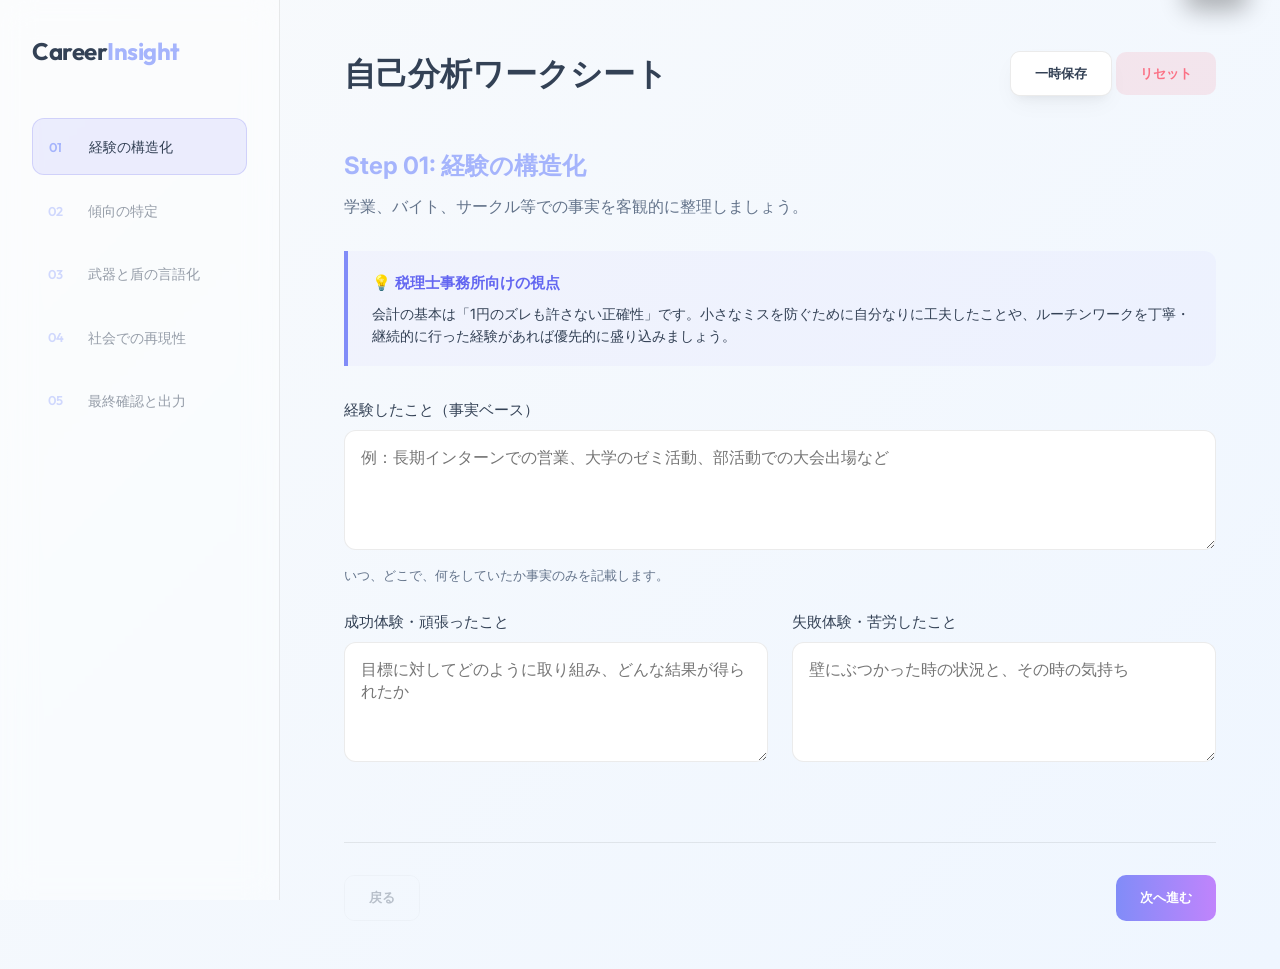
==== index.html @ 6033cc28 "フォローコメント付き" ====
<!DOCTYPE html>
<html lang="ja">
<head>
    <meta charset="UTF-8">
    <meta name="viewport" content="width=device-width, initial-scale=1.0">
    <title>自己分析 & キャリアデザインツール (v2.1) | Career Self-Analysis</title>
    <meta name="description" content="新卒就活生のための自己分析サポートツール。4つのステップで強み・弱みを言語化し、ESや面接に活用できる形に整理します。">
    <link rel="preconnect" href="https://fonts.googleapis.com">
    <link rel="preconnect" href="https://fonts.gstatic.com" crossorigin>
    <link href="https://fonts.googleapis.com/css2?family=Inter:wght@300;400;500;600;700&family=Outfit:wght@300;400;500;600;700&display=swap" rel="stylesheet">
    <link rel="stylesheet" href="style.css">
</head>
<body>
    <div class="app-container">
        <!-- Sidebar Navigation -->
        <aside class="sidebar">
            <div class="logo">
                <h1>Career<span>Insight</span></h1>
            </div>
            <nav class="progress-nav">
                <ul>
                    <li class="nav-item active" data-step="1">
                        <span class="step-num">01</span>
                        <span class="step-label">経験の構造化</span>
                    </li>
                    <li class="nav-item" data-step="2">
                        <span class="step-num">02</span>
                        <span class="step-label">傾向の特定</span>
                    </li>
                    <li class="nav-item" data-step="3">
                        <span class="step-num">03</span>
                        <span class="step-label">武器と盾の言語化</span>
                    </li>
                    <li class="nav-item" data-step="4">
                        <span class="step-num">04</span>
                        <span class="step-label">社会での再現性</span>
                    </li>
                    <li class="nav-item" data-step="5">
                        <span class="step-num">05</span>
                        <span class="step-label">最終確認と出力</span>
                    </li>
                </ul>
            </nav>
        </aside>

        <!-- Main Content Area -->
        <main class="main-content">
            <header class="main-header">
                <h2>自己分析ワークシート</h2>
                <div class="header-actions">
                    <button id="save-draft" class="btn btn-secondary">一時保存</button>
                    <button id="reset-form" class="btn btn-danger">リセット</button>
                </div>
            </header>

            <form id="analysis-form">
                <!-- Step 1: Experience Structure -->
                <section id="step-1" class="form-step active">
                    <div class="step-header">
                        <h3>Step 01: 経験の構造化</h3>
                        <p>学業、バイト、サークル等での事実を客観的に整理しましょう。</p>
                    </div>
                    <!-- Tax Office Tip -->
                    <div class="tip-box">
                        <h4>💡 税理士事務所向けの視点</h4>
                        <p>会計の基本は「1円のズレも許さない正確性」です。小さなミスを防ぐために自分なりに工夫したことや、ルーチンワークを丁寧・継続的に行った経験があれば優先的に盛り込みましょう。</p>
                    </div>
                    <div class="form-group">
                        <label for="experience-context">経験したこと（事実ベース）</label>
                        <textarea id="experience-context" name="experience-context" placeholder="例：長期インターンでの営業、大学のゼミ活動、部活動での大会出場など" required></textarea>
                        <small>いつ、どこで、何をしていたか事実のみを記載します。</small>
                    </div>
                    <div class="form-grid">
                        <div class="form-group">
                            <label for="experience-success">成功体験・頑張ったこと</label>
                            <textarea id="experience-success" name="experience-success" placeholder="目標に対してどのように取り組み、どんな結果が得られたか" required></textarea>
                        </div>
                        <div class="form-group">
                            <label for="experience-failure">失敗体験・苦労したこと</label>
                            <textarea id="experience-failure" name="experience-failure" placeholder="壁にぶつかった時の状況と、その時の気持ち" required></textarea>
                        </div>
                    </div>
                </section>

                <!-- Step 2: Identify Tendencies -->
                <section id="step-2" class="form-step">
                    <div class="step-header">
                        <h3>Step 02: 傾向の特定</h3>
                        <p>過去の経験から、あなたの行動特性（クセ）を探ります。</p>
                    </div>
                    <!-- Tax Office Tip -->
                    <div class="tip-box">
                        <h4>💡 税理士事務所向けの視点</h4>
                        <p>事務所では確定申告時期などの繁忙期と閑散期の差が激しいです。プレッシャーがかかる場面での自分の行動傾向や、年上の経営者など「人」と向き合う際の自分の反応を分析してみましょう。</p>
                    </div>
                    <div class="form-group">
                        <label for="high-performance">最も高いパフォーマンスを発揮する条件</label>
                        <textarea id="high-performance" name="high-performance" placeholder="例：期限が明確な時、チームで協力している時、課題が困難な時など" required></textarea>
                    </div>
                    <div class="form-group">
                        <label for="stagnation-pattern">思考・行動が停滞するパターン</label>
                        <textarea id="stagnation-pattern" name="stagnation-pattern" placeholder="例：指示が曖昧な時、一度に多くのことを抱えすぎた時など" required></textarea>
                    </div>
                </section>

                <!-- Step 3: Weapons and Shields (Strengths and Weaknesses) -->
                <section id="step-3" class="form-step">
                    <div class="step-header">
                        <h3>Step 03: 武器と盾の言語化</h3>
                        <p>強みを「武器」として尖らせ、弱みを「盾」で守るための言語化です。</p>
                    </div>
                    <!-- Tax Office Tip -->
                    <div class="tip-box">
                        <h4>💡 税理士事務所向けの視点</h4>
                        <p>「地道に学び続ける姿勢（法改正への対応）」「経営者の悩みに寄り添う傾聴力」「期日を逆算する管理能力」などは、税理士事務所で非常に高く評価される『武器』になります。</p>
                    </div>
                    <div class="form-group">
                        <label for="strength-name">あなたの「強み」に名前をつける</label>
                        <input type="text" id="strength-name" name="strength-name" placeholder="例：完遂力、巻き込み型推進力、徹底した仮設思考力など" required>
                    </div>
                    <div class="form-group">
                        <label for="strength-detail">強みの具体的な根拠</label>
                        <textarea id="strength-detail" name="strength-detail" placeholder="なぜその強みがあると言えるのか、具体的な行動例を挙げてください。" required></textarea>
                    </div>
                    <div class="form-grid">
                        <div class="form-group">
                            <label for="weakness">弱み（課題）</label>
                            <textarea id="weakness" name="weakness" placeholder="どのような場面で課題感を感じるか" required></textarea>
                        </div>
                        <div class="form-group">
                            <label for="weakness-countermeasure">弱みに対する「工夫・改善策」</label>
                            <textarea id="weakness-countermeasure" name="weakness-countermeasure" placeholder="弱みが出ないように、具体的にどのような行動をセットにしているか" required></textarea>
                        </div>
                    </div>
                </section>

                <!-- Step 4: Reproducibility in Society -->
                <section id="step-4" class="form-step">
                    <div class="step-header">
                        <h3>Step 04: 社会での再現性</h3>
                        <p>言語化した強み・弱みを、実際の仕事現場でどう活かすか考えます。</p>
                    </div>
                    <!-- Tax Office Tip -->
                    <div class="tip-box">
                        <h4>💡 税理士事務所向けの視点</h4>
                        <p>単なる入力作業役ではなく「中小企業の経営者を支えるパートナー」として、自分の強みがどう役立つか（例：経営判断の材料を素早く提供するなど）をイメージして記載しましょう。</p>
                    </div>
                    <div class="form-group">
                        <label for="contribution">企業への貢献（どう強みを使うか）</label>
                        <textarea id="contribution" name="contribution" placeholder="営業、企画、事務など、具体的な職種での活躍イメージを記載してください。" required></textarea>
                    </div>
                    <div class="form-group">
                        <label for="risk-control">リスクコントロール（どう弱みを抑えるか）</label>
                        <textarea id="risk-control" name="risk-control" placeholder="仕事をする上で、弱みによるミスをどう防ぐか、周囲とどう連携するか。" required></textarea>
                    </div>
                </section>

                <!-- Step 5: Final Review -->
                <section id="step-5" class="form-step">
                    <div class="step-header">
                        <h3>Step 05: 最終確認と出力</h3>
                        <p>入力内容をまとめました。ESや面接の準備に活用してください。</p>
                    </div>
                    <div id="final-summary" class="summary-card">
                        <!-- Content will be generated by JS -->
                        <div class="placeholder">全てのステップを入力すると、こちらにプレビューが表示されます。</div>
                    </div>
                    <div class="summary-actions">
                        <button type="button" id="copy-summary" class="btn btn-primary">クリップボードにコピー</button>
                        <button type="button" id="download-summary" class="btn btn-secondary">テキストとして保存</button>
                    </div>
                </section>

                <!-- Navigation Buttons -->
                <div class="form-navigation">
                    <button type="button" id="prev-btn" class="btn btn-outline" disabled>戻る</button>
                    <button type="button" id="next-btn" class="btn btn-primary">次へ進む</button>
                </div>
            </form>
        </main>
    </div>

    <!-- Toast Notification -->
    <div id="toast" class="toast"></div>

    <script>
console.log('inline script loading...');

window.onerror = function(msg, url, line, col, error) {
    console.error('Global error caught:', msg, 'at', line, ':', col);
    return false;
};

const initApp = () => {
    console.log('initApp started');
    // Selectors
    const form = document.getElementById('analysis-form');
    const steps = document.querySelectorAll('.form-step');
    const navItems = document.querySelectorAll('.nav-item');
    const prevBtn = document.getElementById('prev-btn');
    const nextBtn = document.getElementById('next-btn');
    const toast = document.getElementById('toast');
    const finalSummary = document.getElementById('final-summary');
    const saveBtn = document.getElementById('save-draft');
    const resetBtn = document.getElementById('reset-form');

    if (!nextBtn) {
        console.error('nextBtn not found!');
        return;
    }

    let currentStep = 1;

    // Functions
    const showToast = (msg) => {
        console.log('Toast:', msg);
        if (!toast) return;
        toast.textContent = msg;
        toast.className = 'toast show';
        setTimeout(() => toast.className = 'toast', 3000);
    };

    const updateUI = () => {
        console.log('Updating UI for step:', currentStep);
        steps.forEach((s, i) => {
            if (i + 1 === currentStep) {
                s.classList.add('active');
            } else {
                s.classList.remove('active');
            }
        });

        navItems.forEach((n, i) => {
            n.classList.toggle('active', i + 1 === currentStep);
            n.classList.toggle('completed', i + 1 < currentStep);
        });

        if (prevBtn) prevBtn.disabled = currentStep === 1;
        if (nextBtn) {
            nextBtn.textContent = currentStep === steps.length ? '完了' : '次へ進む';
        }

        if (currentStep === 5) generateSummary();
    };

    const generateSummary = () => {
        const d = (id) => {
            const el = document.getElementById(id);
            return el ? (el.value || '(未入力)') : '(ID不備)';
        };
        if (finalSummary) {
            finalSummary.innerHTML = `
                <div class="summary-section">
                    <h4 style="color: #818cf8; margin-bottom: 1rem;">■ Step 1: 経験の構造化</h4>
                    <p><strong>経験概要:</strong> ${d('experience-context')}</p>
                    <p><strong>成功体験:</strong> ${d('experience-success')}</p>
                    <p><strong>失敗・苦労:</strong> ${d('experience-failure')}</p>
                </div>
                <div class="summary-section" style="margin-top: 1.5rem;">
                    <h4 style="color: #818cf8; margin-bottom: 1rem;">■ Step 2: 傾向の特定</h4>
                    <p><strong>活躍条件:</strong> ${d('high-performance')}</p>
                    <p><strong>停滞パターン:</strong> ${d('stagnation-pattern')}</p>
                </div>
                <div class="summary-section" style="margin-top: 1.5rem;">
                    <h4 style="color: #818cf8; margin-bottom: 1rem;">■ Step 3: 武器と盾</h4>
                    <p><strong>強みの名称:</strong> ${d('strength-name')}</p>
                    <p><strong>根拠:</strong> ${d('strength-detail')}</p>
                    <p><strong>弱み:</strong> ${d('weakness')}</p>
                    <p><strong>対策:</strong> ${d('weakness-countermeasure')}</p>
                </div>
                <div class="summary-section" style="margin-top: 1.5rem;">
                    <h4 style="color: #818cf8; margin-bottom: 1rem;">■ Step 4: 社会での再現性</h4>
                    <p><strong>貢献イメージ:</strong> ${d('contribution')}</p>
                    <p><strong>リスク管理:</strong> ${d('risk-control')}</p>
                </div>
            `;
        }
    };

    const saveData = () => {
        try {
            const data = {};
            if (form) {
                form.querySelectorAll('input, textarea').forEach(el => {
                    if (el.id) data[el.id] = el.value;
                });
            }
            localStorage.setItem('career_analysis_v1', JSON.stringify(data));
            showToast('進捗を保存しました');
        } catch (e) {
            console.warn('saveData: localStorage is not accessible:', e);
        }
    };

    const loadData = () => {
        try {
            const saved = JSON.parse(localStorage.getItem('career_analysis_v1') || '{}');
            Object.entries(saved).forEach(([id, val]) => {
                const el = document.getElementById(id);
                if (el) el.value = val;
            });
        } catch (e) {
            console.warn('loadData: localStorage is not accessible:', e);
        }
    };

    // Event Listeners
    nextBtn.addEventListener('click', () => {
        console.log('Next button clicked. Current step:', currentStep);
        if (currentStep < steps.length) {
            currentStep++;
            console.log('Moving to step:', currentStep);
            updateUI();
            saveData();
            window.scrollTo({ top: 0, behavior: 'smooth' });
        } else {
            showToast('全てのワークが完了しました！');
        }
    });

    if (prevBtn) {
        prevBtn.addEventListener('click', () => {
            if (currentStep > 1) {
                currentStep--;
                updateUI();
                window.scrollTo({ top: 0, behavior: 'smooth' });
            }
        });
    }

    if (saveBtn) saveBtn.addEventListener('click', saveData);

    if (resetBtn) {
        resetBtn.addEventListener('click', () => {
            if (confirm('全ての入力をリセットしますか？')) {
                if (form) form.reset();
                localStorage.removeItem('career_analysis_v1');
                currentStep = 1;
                updateUI();
                showToast('リセット完了');
            }
        });
    }

    const copyBtn = document.getElementById('copy-summary');
    if (copyBtn) {
        copyBtn.addEventListener('click', () => {
            const text = finalSummary ? finalSummary.innerText : '';
            navigator.clipboard.writeText(text).then(() => showToast('コピーしました'));
        });
    }

    const downloadBtn = document.getElementById('download-summary');
    if (downloadBtn) {
        downloadBtn.addEventListener('click', () => {
            const text = finalSummary ? finalSummary.innerText : '';
            const blob = new Blob([text], { type: 'text/plain' });
            const url = URL.createObjectURL(blob);
            const a = document.createElement('a');
            a.href = url;
            a.download = 'career_self_analysis.txt';
            a.click();
            showToast('ファイルをダウンロードします');
        });
    }

    // Init Logic
    console.log('Executing final init');
    loadData();
    updateUI();
};

// Start initialization
if (document.readyState === 'loading') {
    document.addEventListener('DOMContentLoaded', initApp);
} else {
    initApp();
}
    </script>
</body>
</html>
---- style.css ----
:root {
    --primary: #818cf8; /* Soft Indigo */
    --primary-light: #a5b4fc;
    --primary-dark: #6366f1;
    --secondary: #c084fc; /* Soft Purple */
    --accent: #fb7185; /* Soft Rose */
    --bg-gradient: linear-gradient(135deg, #f8fafc 0%, #eff6ff 100%);
    --card-bg: rgba(255, 255, 255, 0.7);
    --card-border: rgba(0, 0, 0, 0.08);
    --text-main: #334155;
    --text-muted: #64748b;
    --input-bg: #ffffff;
    --sidebar-width: 280px;
    --transition: all 0.3s cubic-bezier(0.4, 0, 0.2, 1);
    --glass-blur: blur(16px);
    --shadow-soft: 0 10px 25px -5px rgba(0, 0, 0, 0.05), 0 8px 10px -6px rgba(0, 0, 0, 0.05);
}

* {
    margin: 0;
    padding: 0;
    box-sizing: border-box;
}

body {
    font-family: 'Inter', 'Outfit', sans-serif;
    background: var(--bg-gradient);
    color: var(--text-main);
    min-height: 100vh;
    overflow-x: hidden;
    line-height: 1.6;
}

/* Layout */
.app-container {
    display: flex;
    min-height: 100vh;
}

/* Sidebar */
.sidebar {
    width: var(--sidebar-width);
    background: rgba(255, 255, 255, 0.45);
    backdrop-filter: var(--glass-blur);
    border-right: 1px solid var(--card-border);
    padding: 2rem;
    position: fixed;
    height: 100vh;
    z-index: 100;
}

.logo h1 {
    font-family: 'Outfit', sans-serif;
    font-size: 1.5rem;
    font-weight: 700;
    letter-spacing: -0.5px;
}

.logo span {
    color: var(--primary-light);
}

.progress-nav {
    margin-top: 3rem;
}

.progress-nav ul {
    list-style: none;
}

.nav-item {
    display: flex;
    align-items: center;
    gap: 1rem;
    padding: 1rem;
    margin-bottom: 0.5rem;
    border-radius: 12px;
    cursor: default;
    transition: var(--transition);
    opacity: 0.5;
}

.nav-item.active {
    background: rgba(99, 102, 241, 0.1);
    border: 1px solid rgba(99, 102, 241, 0.2);
    opacity: 1;
}

.nav-item.completed {
    opacity: 1;
}

.step-num {
    font-family: 'Outfit', sans-serif;
    font-weight: 600;
    font-size: 0.8rem;
    color: var(--primary-light);
    width: 24px;
}

.step-label {
    font-size: 0.9rem;
    font-weight: 500;
}

/* Main Content */
.main-content {
    flex: 1;
    margin-left: var(--sidebar-width);
    padding: 3rem 5%;
    max-width: 1200px;
}

.main-header {
    display: flex;
    justify-content: space-between;
    align-items: center;
    margin-bottom: 3rem;
}

.main-header h2 {
    font-family: 'Outfit', sans-serif;
    font-size: 2rem;
    font-weight: 600;
}

/* Form Styles */
.form-step {
    display: none;
    animation: fadeIn 0.5s ease-out;
}

.form-step.active {
    display: block;
}

@keyframes fadeIn {
    from { opacity: 0; transform: translateY(10px); }
    to { opacity: 1; transform: translateY(0); }
}

.step-header {
    margin-bottom: 2rem;
}

.step-header h3 {
    font-size: 1.5rem;
    margin-bottom: 0.5rem;
    color: var(--primary-light);
}

.step-header p {
    color: var(--text-muted);
}

.form-grid {
    display: grid;
    grid-template-columns: 1fr 1fr;
    gap: 1.5rem;
}

.form-group {
    margin-bottom: 1.5rem;
}

label {
    display: block;
    margin-bottom: 0.5rem;
    font-weight: 500;
    font-size: 0.95rem;
}

textarea, input[type="text"] {
    width: 100%;
    background: var(--input-bg);
    border: 1px solid var(--card-border);
    border-radius: 12px;
    color: var(--text-main);
    padding: 1rem;
    font-family: inherit;
    font-size: 1rem;
    transition: var(--transition);
}

textarea {
    min-height: 120px;
    resize: vertical;
}

textarea:focus, input:focus {
    outline: none;
    border-color: var(--primary);
    background: #ffffff;
    box-shadow: 0 0 0 4px rgba(129, 140, 248, 0.15);
}

small {
    display: block;
    margin-top: 0.5rem;
    color: var(--text-muted);
    font-size: 0.8rem;
}

/* Buttons */
.btn {
    padding: 0.8rem 1.5rem;
    border-radius: 10px;
    font-weight: 600;
    font-family: 'Outfit', sans-serif;
    cursor: pointer;
    transition: var(--transition);
    border: none;
    display: inline-flex;
    align-items: center;
    gap: 0.5rem;
}

.btn-primary {
    background: linear-gradient(to right, var(--primary), var(--secondary));
    color: white;
}

.btn-primary:hover {
    transform: translateY(-2px);
    box-shadow: 0 10px 15px -3px rgba(99, 102, 241, 0.3);
}

.btn-secondary {
    background: var(--input-bg);
    color: var(--text-main);
    border: 1px solid var(--card-border);
    box-shadow: var(--shadow-soft);
}

.btn-secondary:hover {
    background: #f1f5f9;
}

.btn-outline {
    background: transparent;
    border: 1px solid var(--card-border);
    color: var(--text-main);
}

.btn-outline:hover {
    border-color: var(--primary);
    color: var(--primary-light);
}

.btn-danger {
    background: rgba(244, 63, 94, 0.1);
    color: var(--accent);
}

.btn-danger:hover {
    background: rgba(244, 63, 94, 0.2);
}

.btn:disabled {
    opacity: 0.3;
    cursor: not-allowed;
    transform: none !important;
    box-shadow: none !important;
}

/* Navigation Footer */
.form-navigation {
    margin-top: 3rem;
    padding-top: 2rem;
    border-top: 1px solid var(--card-border);
    display: flex;
    justify-content: space-between;
}

/* Summary Card */
.summary-card {
    background: var(--card-bg);
    backdrop-filter: var(--glass-blur);
    border: 1px solid var(--card-border);
    border-radius: 24px;
    padding: 2.5rem;
    margin-bottom: 2rem;
    box-shadow: var(--shadow-soft);
}

.placeholder {
    text-align: center;
    color: var(--text-muted);
    padding: 3rem;
    border: 2px dashed var(--card-border);
    border-radius: 12px;
}

.summary-actions {
    display: flex;
    gap: 1rem;
}

/* Toast */
.toast {
    position: fixed;
    top: 2rem;
    right: 2rem;
    background: var(--primary-dark);
    color: white;
    padding: 1rem 2rem;
    border-radius: 12px;
    box-shadow: 0 10px 25px rgba(0,0,0,0.3);
    transform: translateY(-200%);
    transition: transform 0.3s ease;
    z-index: 1000;
}

.toast.show {
    transform: translateY(0);
}

/* Responsive */
@media (max-width: 1024px) {
    .sidebar {
        width: 80px;
        padding: 1.5rem 1rem;
    }
    .logo span, .step-label {
        display: none;
    }
    .main-content {
        margin-left: 80px;
    }
    .form-grid {
        grid-template-columns: 1fr;
    }
}

@media (max-width: 768px) {
    .sidebar {
        display: none;
    }
    .main-content {
        margin-left: 0;
        padding: 2rem 1rem;
    }
    .main-header h2 {
        font-size: 1.5rem;
    }
}
/* Tip Box */
.tip-box {
    background: rgba(129, 140, 248, 0.05);
    border-left: 4px solid var(--primary);
    padding: 1.25rem 1.5rem;
    margin-bottom: 2rem;
    border-radius: 0 12px 12px 0;
}

.tip-box h4 {
    color: var(--primary-dark);
    font-size: 0.95rem;
    margin-bottom: 0.5rem;
    display: flex;
    align-items: center;
    gap: 0.5rem;
    font-weight: 600;
}

.tip-box h4 i {
    font-size: 1rem;
}

.tip-box p {
    font-size: 0.88rem;
    color: var(--text-main);
    line-height: 1.5;
}
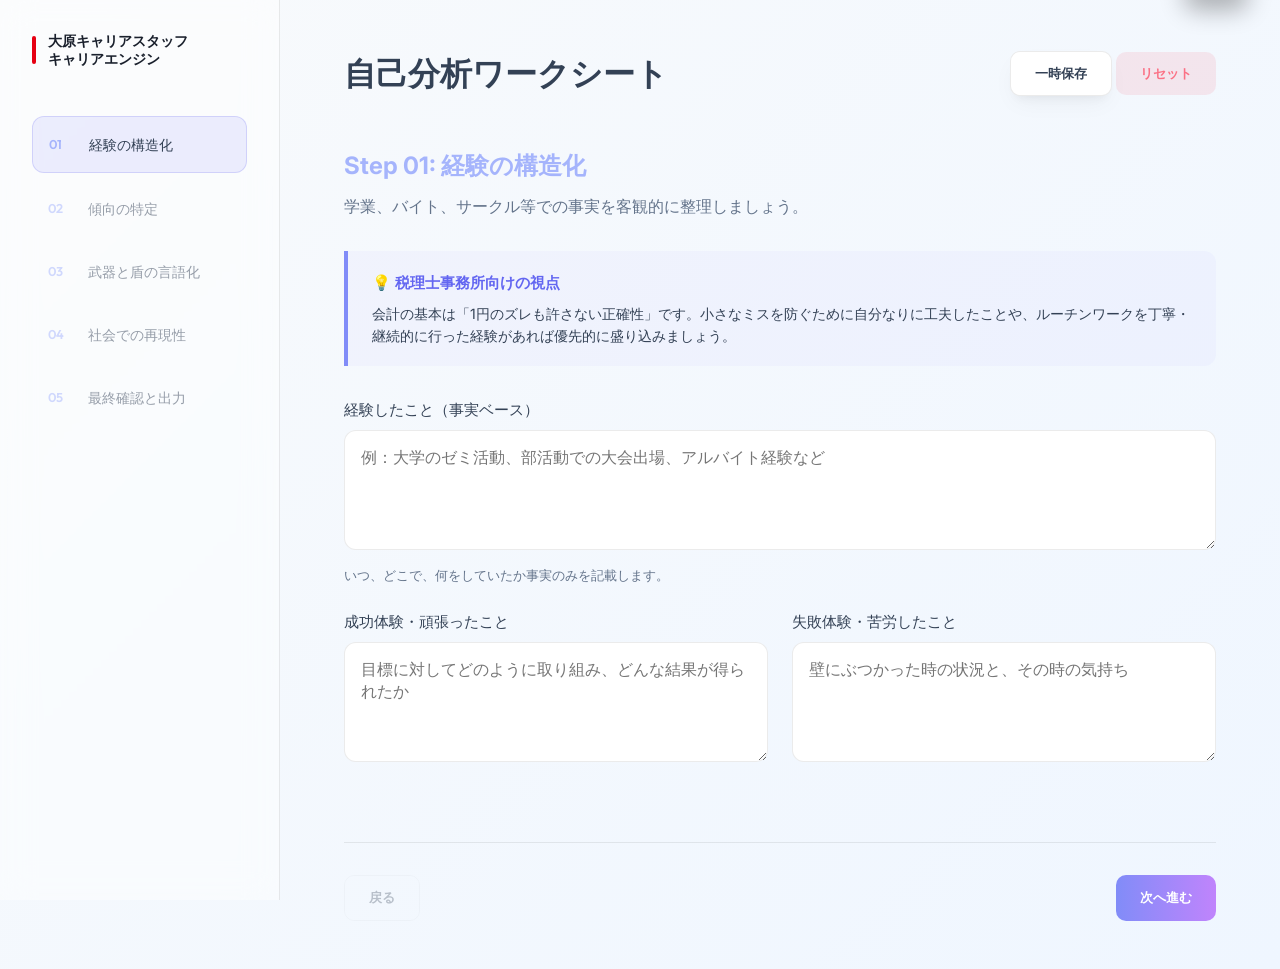
==== commit b40538a8: "Update index.html" ====
--- a/index.html
+++ b/index.html
@@ -15,7 +15,8 @@
         <!-- Sidebar Navigation -->
         <aside class="sidebar">
             <div class="logo">
-                <h1>Career<span>Insight</span></h1>
+                <div class="brand-accent"></div>
+                <div class="brand-text">大原キャリアスタッフ<br><span>キャリアエンジン</span></div>
             </div>
             <nav class="progress-nav">
                 <ul>
@@ -67,7 +68,7 @@
                     </div>
                     <div class="form-group">
                         <label for="experience-context">経験したこと（事実ベース）</label>
-                        <textarea id="experience-context" name="experience-context" placeholder="例：長期インターンでの営業、大学のゼミ活動、部活動での大会出場など" required></textarea>
+                        <textarea id="experience-context" name="experience-context" placeholder="例：大学のゼミ活動、部活動での大会出場、アルバイト経験など" required></textarea>
                         <small>いつ、どこで、何をしていたか事実のみを記載します。</small>
                     </div>
                     <div class="form-grid">
@@ -120,7 +121,7 @@
                     </div>
                     <div class="form-group">
                         <label for="strength-detail">強みの具体的な根拠</label>
-                        <textarea id="strength-detail" name="strength-detail" placeholder="なぜその強みがあると言えるのか、具体的な行動例を挙げてください。" required></textarea>
+                        <textarea id="strength-detail" name="strength-detail" placeholder="なぜその強みがあると言えるのか、具体的な行動例を挙げましょう。" required></textarea>
                     </div>
                     <div class="form-grid">
                         <div class="form-group">
@@ -129,7 +130,7 @@
                         </div>
                         <div class="form-group">
                             <label for="weakness-countermeasure">弱みに対する「工夫・改善策」</label>
-                            <textarea id="weakness-countermeasure" name="weakness-countermeasure" placeholder="弱みが出ないように、具体的にどのような行動をセットにしているか" required></textarea>
+                            <textarea id="weakness-countermeasure" name="weakness-countermeasure" placeholder="弱みが出ないように、具体的にどのような意識・行動をセットにしているか" required></textarea>
                         </div>
                     </div>
                 </section>
@@ -147,7 +148,7 @@
                     </div>
                     <div class="form-group">
                         <label for="contribution">企業への貢献（どう強みを使うか）</label>
-                        <textarea id="contribution" name="contribution" placeholder="営業、企画、事務など、具体的な職種での活躍イメージを記載してください。" required></textarea>
+                        <textarea id="contribution" name="contribution" placeholder="ex)正確性、継続力、学習力、指示理解・報連相" required></textarea>
                     </div>
                     <div class="form-group">
                         <label for="risk-control">リスクコントロール（どう弱みを抑えるか）</label>
--- a/style.css
+++ b/style.css
@@ -49,15 +49,30 @@
     z-index: 100;
 }
 
-.logo h1 {
-    font-family: 'Outfit', sans-serif;
-    font-size: 1.5rem;
+.logo {
+    display: flex;
+    align-items: center;
+    gap: 0.75rem;
+    margin-bottom: 2.5rem;
+}
+
+.brand-accent {
+    width: 4px;
+    height: 1.8rem;
+    background-color: #e60012; /* Ohara Red */
+    border-radius: 2px;
+}
+
+.brand-text {
+    font-family: 'Inter', sans-serif;
     font-weight: 700;
-    letter-spacing: -0.5px;
-}
-
-.logo span {
-    color: var(--primary-light);
+    color: #1a202c; /* Deep Dark Gray */
+    font-size: 0.9rem;
+    line-height: 1.25;
+}
+
+.brand-text span {
+    font-weight: 700;
 }
 
 .progress-nav {
